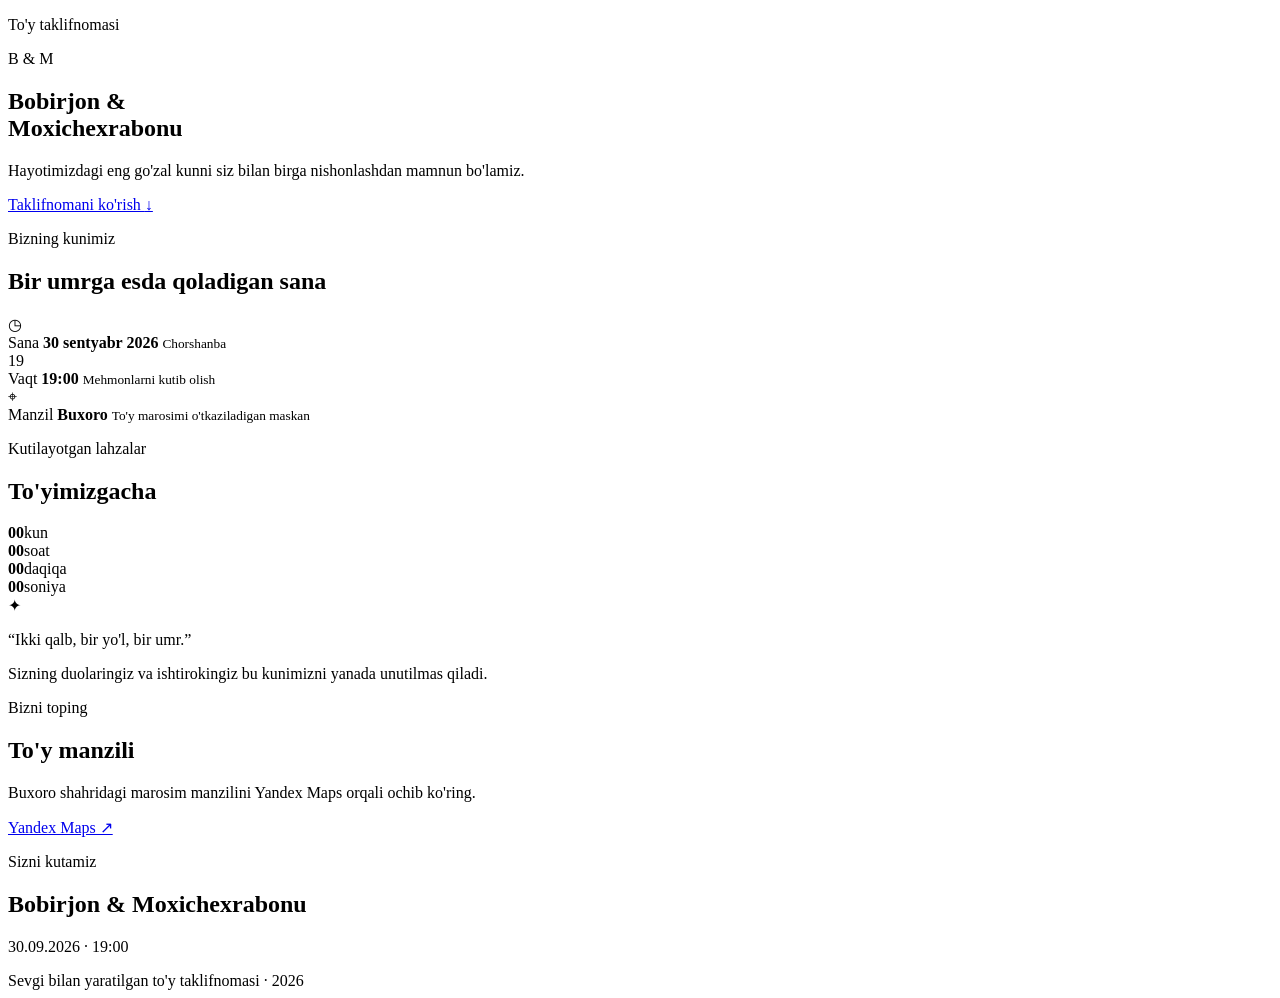
==== index.html @ ea24b015 "Create wedding invitation landing page" ====
<!doctype html>
<html lang="uz">
<head>
  <meta charset="UTF-8" />
  <meta name="viewport" content="width=device-width, initial-scale=1.0" />
  <meta name="theme-color" content="#f7f1ea" />
  <meta name="description" content="Bobirjon va Moxichexrabonuning nikoh to'yi — 30 sentyabr 2026, soat 19:00." />
  <title>Bobirjon & Moxichexrabonu — To'y taklifnomasi</title>
  <link rel="preconnect" href="https://fonts.googleapis.com" />
  <link rel="preconnect" href="https://fonts.gstatic.com" crossorigin />
  <link href="https://fonts.googleapis.com/css2?family=Cormorant+Garamond:wght@500;600;700&family=Manrope:wght@400;500;600;700&display=swap" rel="stylesheet" />
  <link rel="stylesheet" href="style.css" />
</head>
<body>
  <div class="petals petals-a"></div>
  <div class="petals petals-b"></div>

  <main>
    <section class="hero section">
      <div class="hero-card">
        <p class="eyebrow">To'y taklifnomasi</p>
        <div class="monogram">B <span>&</span> M</div>
        <h1>Bobirjon <span>&</span><br />Moxichexrabonu</h1>
        <p class="lead">Hayotimizdagi eng go'zal kunni siz bilan birga nishonlashdan mamnun bo'lamiz.</p>
        <a class="primary-btn" href="#event">Taklifnomani ko'rish <span>↓</span></a>
      </div>
    </section>

    <section id="event" class="section details-section">
      <div class="section-heading">
        <p class="eyebrow">Bizning kunimiz</p>
        <h2>Bir umrga esda qoladigan sana</h2>
      </div>

      <div class="details-grid">
        <article class="detail-card">
          <div class="icon">◷</div>
          <span>Sana</span>
          <strong>30 sentyabr 2026</strong>
          <small>Chorshanba</small>
        </article>
        <article class="detail-card">
          <div class="icon">19</div>
          <span>Vaqt</span>
          <strong>19:00</strong>
          <small>Mehmonlarni kutib olish</small>
        </article>
        <article class="detail-card">
          <div class="icon">⌖</div>
          <span>Manzil</span>
          <strong>Buxoro</strong>
          <small>To'y marosimi o'tkaziladigan maskan</small>
        </article>
      </div>
    </section>

    <section class="section countdown-section">
      <div class="section-heading">
        <p class="eyebrow">Kutilayotgan lahzalar</p>
        <h2>To'yimizgacha</h2>
      </div>
      <div class="countdown" aria-live="polite">
        <div><strong id="days">00</strong><span>kun</span></div>
        <div><strong id="hours">00</strong><span>soat</span></div>
        <div><strong id="minutes">00</strong><span>daqiqa</span></div>
        <div><strong id="seconds">00</strong><span>soniya</span></div>
      </div>
    </section>

    <section class="section message-section">
      <div class="ornament">✦</div>
      <p class="quote">“Ikki qalb, bir yo'l, bir umr.”</p>
      <p class="message">Sizning duolaringiz va ishtirokingiz bu kunimizni yanada unutilmas qiladi.</p>
    </section>

    <section class="section location-section">
      <div class="location-card">
        <div>
          <p class="eyebrow">Bizni toping</p>
          <h2>To'y manzili</h2>
          <p>Buxoro shahridagi marosim manzilini Yandex Maps orqali ochib ko'ring.</p>
        </div>
        <a class="map-btn" target="_blank" rel="noopener noreferrer" href="https://yandex.uz/maps/10330/bukhara/?ll=64.458880%2C39.767739&mode=poi&poi%5Bpoint%5D=64.457796%2C39.767761&poi%5Buri%5D=ymapsbm1%3A%2F%2Forg%3Foid%3D198231596322&z=18.96">Yandex Maps ↗</a>
      </div>
    </section>

    <section class="section closing-section">
      <div class="closing-card">
        <p class="eyebrow">Sizni kutamiz</p>
        <h2>Bobirjon <span>&</span> Moxichexrabonu</h2>
        <p>30.09.2026 · 19:00</p>
      </div>
    </section>
  </main>

  <footer>Sevgi bilan yaratilgan to'y taklifnomasi · 2026</footer>

  <script>
    const weddingDate = new Date('2026-09-30T19:00:00+05:00').getTime();
    const pad = (n) => String(n).padStart(2, '0');

    function updateCountdown() {
      const diff = weddingDate - Date.now();
      const values = diff > 0
        ? {
            days: Math.floor(diff / 86400000),
            hours: Math.floor(diff / 3600000) % 24,
            minutes: Math.floor(diff / 60000) % 60,
            seconds: Math.floor(diff / 1000) % 60
          }
        : { days: 0, hours: 0, minutes: 0, seconds: 0 };

      document.getElementById('days').textContent = pad(values.days);
      document.getElementById('hours').textContent = pad(values.hours);
      document.getElementById('minutes').textContent = pad(values.minutes);
      document.getElementById('seconds').textContent = pad(values.seconds);
    }

    updateCountdown();
    setInterval(updateCountdown, 1000);
  </script>
</body>
</html>
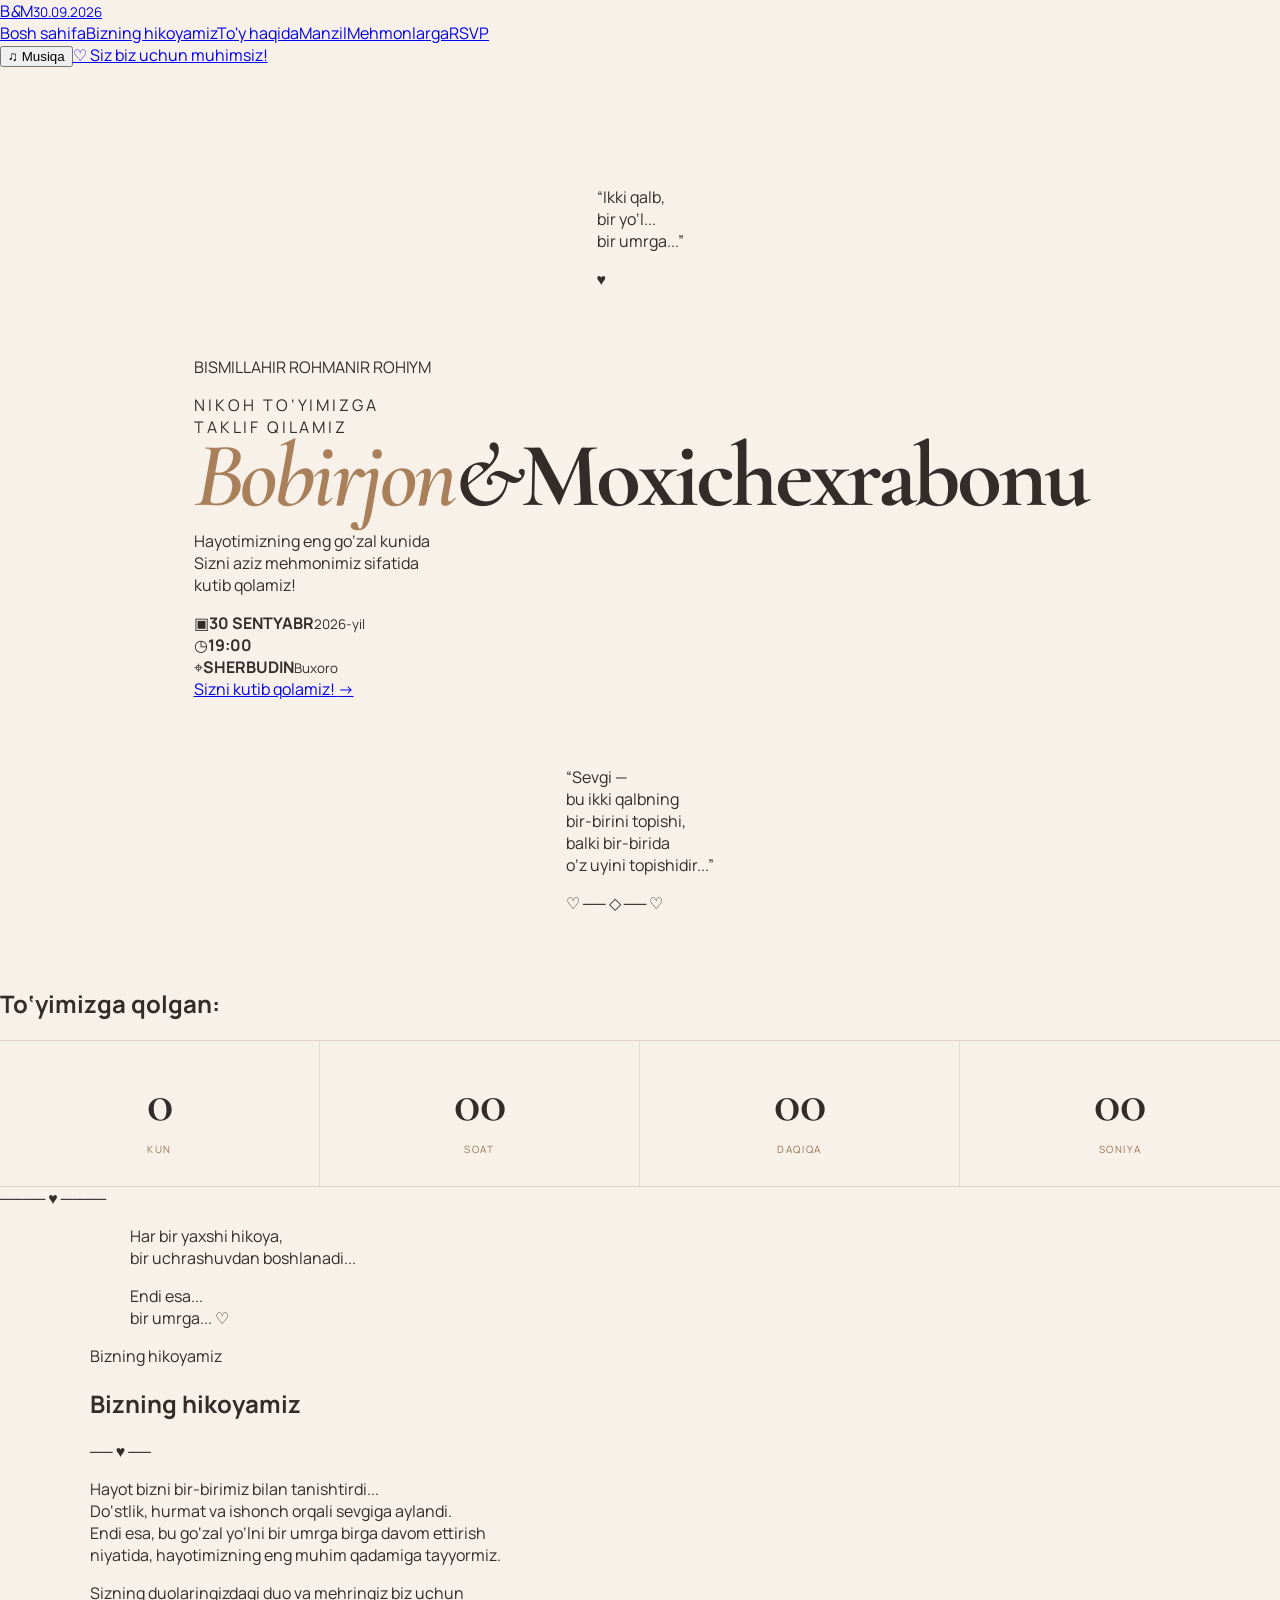
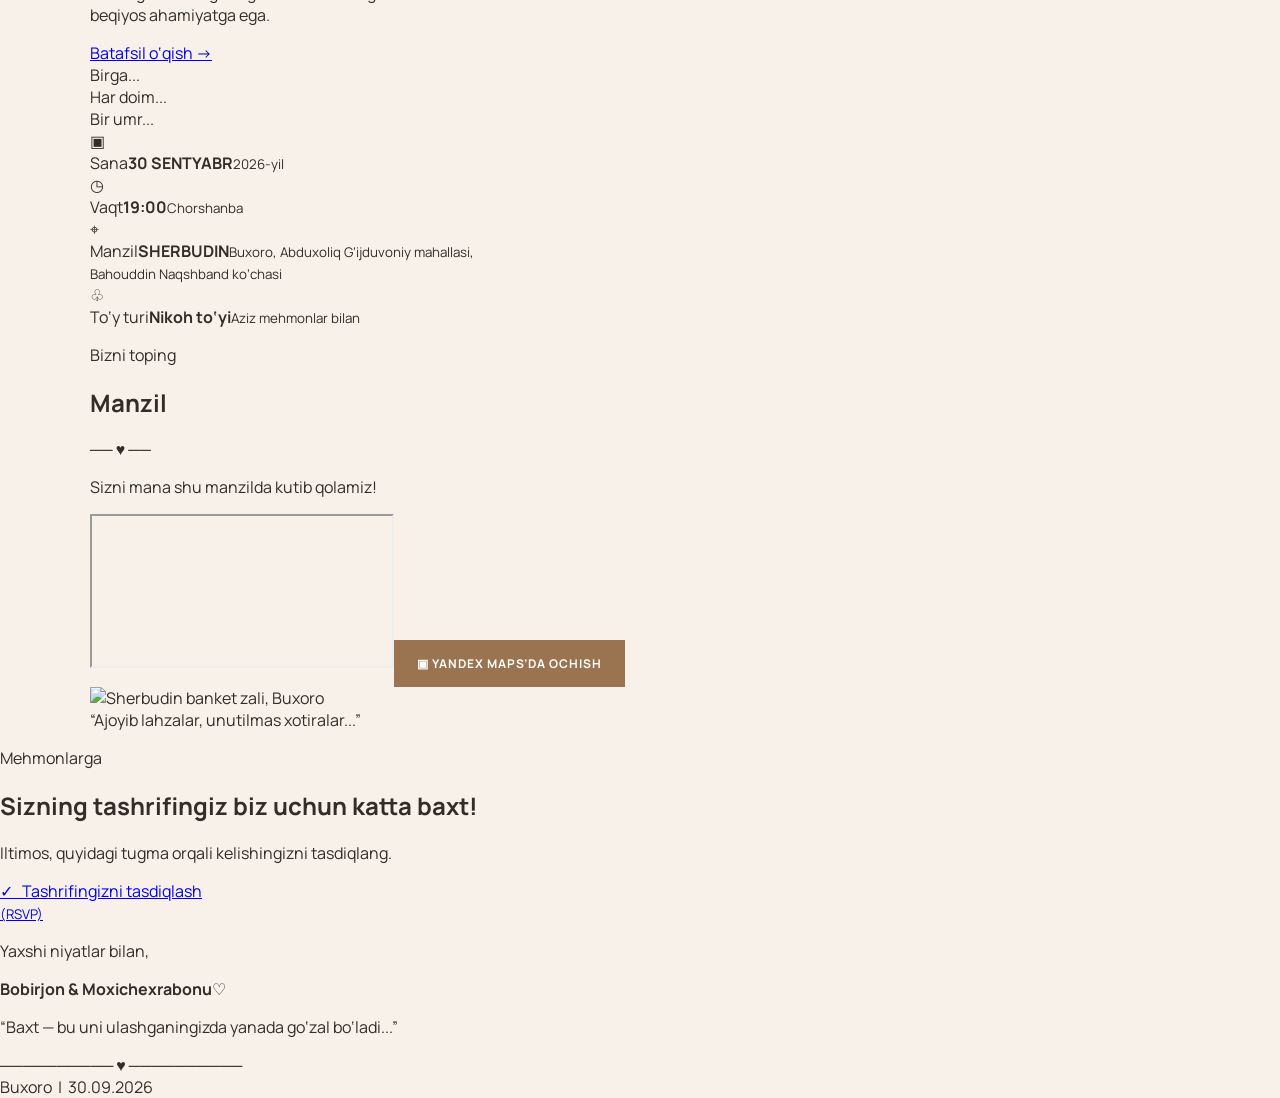
==== commit b5c430bb: "Redesign wedding landing page to match provided reference" ====
--- a/index.html
+++ b/index.html
@@ -1,123 +1,42 @@
 <!doctype html>
 <html lang="uz">
 <head>
-  <meta charset="UTF-8" />
-  <meta name="viewport" content="width=device-width, initial-scale=1.0" />
-  <meta name="theme-color" content="#f7f1ea" />
-  <meta name="description" content="Bobirjon va Moxichexrabonuning nikoh to'yi — 30 sentyabr 2026, soat 19:00." />
-  <title>Bobirjon & Moxichexrabonu — To'y taklifnomasi</title>
-  <link rel="preconnect" href="https://fonts.googleapis.com" />
-  <link rel="preconnect" href="https://fonts.gstatic.com" crossorigin />
-  <link href="https://fonts.googleapis.com/css2?family=Cormorant+Garamond:wght@500;600;700&family=Manrope:wght@400;500;600;700&display=swap" rel="stylesheet" />
-  <link rel="stylesheet" href="style.css" />
+<meta charset="UTF-8">
+<meta name="viewport" content="width=device-width, initial-scale=1.0">
+<meta name="theme-color" content="#f5eee5">
+<meta name="description" content="Bobirjon & Moxichexrabonu — nikoh to'yi, 30 sentyabr 2026, 19:00, Sherbudin, Buxoro.">
+<title>Bobirjon & Moxichexrabonu — Nikoh to'yi</title>
+<link rel="preconnect" href="https://fonts.googleapis.com">
+<link rel="preconnect" href="https://fonts.gstatic.com" crossorigin>
+<link href="https://fonts.googleapis.com/css2?family=Cormorant+Garamond:wght@400;500;600;700&family=Manrope:wght@400;500;600;700&family=Parisienne&display=swap" rel="stylesheet">
+<link rel="stylesheet" href="style.css">
 </head>
 <body>
-  <div class="petals petals-a"></div>
-  <div class="petals petals-b"></div>
-
-  <main>
-    <section class="hero section">
-      <div class="hero-card">
-        <p class="eyebrow">To'y taklifnomasi</p>
-        <div class="monogram">B <span>&</span> M</div>
-        <h1>Bobirjon <span>&</span><br />Moxichexrabonu</h1>
-        <p class="lead">Hayotimizdagi eng go'zal kunni siz bilan birga nishonlashdan mamnun bo'lamiz.</p>
-        <a class="primary-btn" href="#event">Taklifnomani ko'rish <span>↓</span></a>
-      </div>
-    </section>
-
-    <section id="event" class="section details-section">
-      <div class="section-heading">
-        <p class="eyebrow">Bizning kunimiz</p>
-        <h2>Bir umrga esda qoladigan sana</h2>
-      </div>
-
-      <div class="details-grid">
-        <article class="detail-card">
-          <div class="icon">◷</div>
-          <span>Sana</span>
-          <strong>30 sentyabr 2026</strong>
-          <small>Chorshanba</small>
-        </article>
-        <article class="detail-card">
-          <div class="icon">19</div>
-          <span>Vaqt</span>
-          <strong>19:00</strong>
-          <small>Mehmonlarni kutib olish</small>
-        </article>
-        <article class="detail-card">
-          <div class="icon">⌖</div>
-          <span>Manzil</span>
-          <strong>Buxoro</strong>
-          <small>To'y marosimi o'tkaziladigan maskan</small>
-        </article>
-      </div>
-    </section>
-
-    <section class="section countdown-section">
-      <div class="section-heading">
-        <p class="eyebrow">Kutilayotgan lahzalar</p>
-        <h2>To'yimizgacha</h2>
-      </div>
-      <div class="countdown" aria-live="polite">
-        <div><strong id="days">00</strong><span>kun</span></div>
-        <div><strong id="hours">00</strong><span>soat</span></div>
-        <div><strong id="minutes">00</strong><span>daqiqa</span></div>
-        <div><strong id="seconds">00</strong><span>soniya</span></div>
-      </div>
-    </section>
-
-    <section class="section message-section">
-      <div class="ornament">✦</div>
-      <p class="quote">“Ikki qalb, bir yo'l, bir umr.”</p>
-      <p class="message">Sizning duolaringiz va ishtirokingiz bu kunimizni yanada unutilmas qiladi.</p>
-    </section>
-
-    <section class="section location-section">
-      <div class="location-card">
-        <div>
-          <p class="eyebrow">Bizni toping</p>
-          <h2>To'y manzili</h2>
-          <p>Buxoro shahridagi marosim manzilini Yandex Maps orqali ochib ko'ring.</p>
-        </div>
-        <a class="map-btn" target="_blank" rel="noopener noreferrer" href="https://yandex.uz/maps/10330/bukhara/?ll=64.458880%2C39.767739&mode=poi&poi%5Bpoint%5D=64.457796%2C39.767761&poi%5Buri%5D=ymapsbm1%3A%2F%2Forg%3Foid%3D198231596322&z=18.96">Yandex Maps ↗</a>
-      </div>
-    </section>
-
-    <section class="section closing-section">
-      <div class="closing-card">
-        <p class="eyebrow">Sizni kutamiz</p>
-        <h2>Bobirjon <span>&</span> Moxichexrabonu</h2>
-        <p>30.09.2026 · 19:00</p>
-      </div>
-    </section>
-  </main>
-
-  <footer>Sevgi bilan yaratilgan to'y taklifnomasi · 2026</footer>
-
-  <script>
-    const weddingDate = new Date('2026-09-30T19:00:00+05:00').getTime();
-    const pad = (n) => String(n).padStart(2, '0');
-
-    function updateCountdown() {
-      const diff = weddingDate - Date.now();
-      const values = diff > 0
-        ? {
-            days: Math.floor(diff / 86400000),
-            hours: Math.floor(diff / 3600000) % 24,
-            minutes: Math.floor(diff / 60000) % 60,
-            seconds: Math.floor(diff / 1000) % 60
-          }
-        : { days: 0, hours: 0, minutes: 0, seconds: 0 };
-
-      document.getElementById('days').textContent = pad(values.days);
-      document.getElementById('hours').textContent = pad(values.hours);
-      document.getElementById('minutes').textContent = pad(values.minutes);
-      document.getElementById('seconds').textContent = pad(values.seconds);
-    }
-
-    updateCountdown();
-    setInterval(updateCountdown, 1000);
-  </script>
-</body>
-</html>
+<header class="topbar">
+  <a class="brand" href="#home"><span>B</span><i>&</i><span>M</span><small>30.09.2026</small></a>
+  <nav>
+    <a class="active" href="#home">Bosh sahifa</a><a href="#story">Bizning hikoyamiz</a><a href="#about">To'y haqida</a><a href="#location">Manzil</a><a href="#guests">Mehmonlarga</a><a href="#rsvp">RSVP</a>
+  </nav>
+  <div class="top-actions"><button class="music" id="musicBtn" aria-label="Musiqa"><span>♫</span> Musiqa <b></b></button><a class="important" href="#rsvp">♡ Siz biz uchun muhim­siz!</a></div>
+</header>
+<main>
+<section id="home" class="hero">
+  <div class="hero-bg"></div><div class="hero-left-quote"><p>“Ikki qalb,<br>bir yo‘l...<br>bir umrga...”</p><div class="tiny-heart">♥</div></div>
+  <div class="hero-content"><p class="bismillah">BISMILLAHIR ROHMANIR ROHIYM</p><div class="invite-label">N I K O H &nbsp; T O ‘ Y I M I Z G A<br>T A K L I F &nbsp; Q I L A M I Z</div>
+    <h1><span>Bobirjon</span><em>&amp;</em><strong>Moxichexrabonu</strong></h1><p class="hero-text">Hayotimizning eng go‘zal kunida<br>Sizni aziz mehmonimiz sifatida<br>kutib qolamiz!</p>
+    <div class="hero-meta"><div><span class="meta-icon">▣</span><b>30 SENTYABR</b><small>2026-yil</small></div><div><span class="meta-icon">◷</span><b>19:00</b><small>&nbsp;</small></div><div><span class="meta-icon">⌖</span><b>SHERBUDIN</b><small>Buxoro</small></div></div>
+    <a class="gold-btn" href="#story">Sizni kutib qolamiz! <span>→</span></a>
+  </div>
+  <div class="hero-right-quote"><p>“Sevgi —<br>bu ikki qalbning<br>bir-birini topishi,<br>balki bir-birida<br>o‘z uyini topishidir...”</p><div>♡ ── ◇ ── ♡</div></div>
+</section>
+<section class="countdown-wrap"><div class="countdown-card"><h2>To‘yimizga qolgan:</h2><div class="countdown"><div><strong id="days">00</strong><span>Kun</span></div><div><strong id="hours">00</strong><span>Soat</span></div><div><strong id="minutes">00</strong><span>Daqiqa</span></div><div><strong id="seconds">00</strong><span>Soniya</span></div></div><div class="divider-heart">──── ♥ ────</div></div></section>
+<section id="story" class="story section"><div class="story-polaroids"><figure class="polaroid photo-one"><div class="fake-photo wedding-hands"></div><figcaption>Har bir yaxshi hikoya,<br>bir uchrashuvdan boshlanadi...</figcaption></figure><figure class="polaroid photo-two"><div class="fake-photo rings"></div><figcaption>Endi esa...<br>bir umrga... ♡</figcaption></figure></div><div class="story-copy"><p class="section-kicker">Bizning hikoyamiz</p><h2>Bizning hikoyamiz</h2><div class="line-heart">── ♥ ──</div><p>Hayot bizni bir-birimiz bilan tanishtirdi...<br>Do‘stlik, hurmat va ishonch orqali sevgiga aylandi.<br>Endi esa, bu go‘zal yo‘lni bir umrga birga davom ettirish<br>niyatida, hayotimizning eng muhim qadamiga tayyormiz.</p><p>Sizning duolaringizdagi duo va mehringiz biz uchun<br>beqiyos ahamiyatga ega.</p><a class="gold-btn small" href="#about">Batafsil o‘qish <span>→</span></a></div><div class="story-script">Birga...<br>Har doim...<br>Bir umr...</div></section>
+<section id="about" class="about section"><div class="info-card"><div class="big-icon">▣</div><span>Sana</span><b>30 SENTYABR</b><small>2026-yil</small></div><div class="info-card"><div class="big-icon">◷</div><span>Vaqt</span><b>19:00</b><small>Chorshanba</small></div><div class="info-card"><div class="big-icon">⌖</div><span>Manzil</span><b>SHERBUDIN</b><small>Buxoro, Abduxoliq G‘ijduvoniy mahallasi,<br>Bahouddin Naqshband ko‘chasi</small></div><div class="info-card"><div class="big-icon">♧</div><span>To‘y turi</span><b>Nikoh to‘yi</b><small>Aziz mehmonlar bilan</small></div></section>
+<section id="location" class="location section"><div class="section-title"><p class="section-kicker">Bizni toping</p><h2>Manzil</h2><div class="line-heart">── ♥ ──</div><p>Sizni mana shu manzilda kutib qolamiz!</p></div><div class="location-grid"><div class="map-box"><iframe title="Sherbudin — Yandex Maps" src="https://yandex.uz/map-widget/v1/?ll=64.458880%2C39.767739&mode=search&oid=198231596322&ol=biz&z=18.96" loading="lazy"></iframe><a class="gold-btn map-btn" target="_blank" rel="noopener noreferrer" href="https://yandex.uz/maps/10330/bukhara/?ll=64.458880%2C39.767739&mode=poi&poi%5Bpoint%5D=64.457796%2C39.767761&poi%5Buri%5D=ymapsbm1%3A%2F%2Forg%3Foid%3D198231596322&z=18.96">▣ Yandex Maps’da ochish</a></div><div class="venue"><img src="https://avatars.mds.yandex.net/get-altay/1594075/2a0000016f5efe17e2cf4a0ab17961f227ce/XXL_height" alt="Sherbudin banket zali, Buxoro"><div class="venue-caption">“Ajoyib lahzalar, unutilmas xotiralar...”</div></div></div></section>
+<section id="guests" class="guest-banner"><div class="guest-content"><p class="section-kicker light">Mehmonlarga</p><h2>Sizning tashrifingiz biz uchun katta baxt!</h2><p>Iltimos, quyidagi tugma orqali kelishingizni tasdiqlang.</p><a class="outline-btn" href="#rsvp">✓ &nbsp; Tashrifingizni tasdiqlash<br><small>(RSVP)</small></a></div><div class="signature"><p>Yaxshi niyatlar bilan,</p><strong>Bobirjon &amp; Moxichexrabonu</strong><span>♡</span></div></section>
+<section id="rsvp" class="footer-quote"><p>“Baxt — bu uni ulashganingizda yanada go‘zal bo‘ladi...”</p><div>────────── ♥ ──────────</div><span>Buxoro &nbsp;|&nbsp; 30.09.2026</span></section>
+</main>
+<script>
+const weddingDate=new Date('2026-09-30T19:00:00+05:00').getTime(),pad=n=>String(n).padStart(2,'0');function tick(){const d=Math.max(0,weddingDate-Date.now());document.querySelector('#days').textContent=Math.floor(d/86400000);document.querySelector('#hours').textContent=pad(Math.floor(d/3600000)%24);document.querySelector('#minutes').textContent=pad(Math.floor(d/60000)%60);document.querySelector('#seconds').textContent=pad(Math.floor(d/1000)%60)}tick();setInterval(tick,1000);document.querySelector('#musicBtn').addEventListener('click',()=>document.querySelector('#musicBtn').classList.toggle('on'));
+</script>
+</body></html>
--- a/style.css
+++ b/style.css
@@ -0,0 +1 @@
+*{box-sizing:border-box}html{scroll-behavior:smooth}body{margin:0;background:#f7f1ea;color:#352b29;font-family:Manrope,Arial,sans-serif;overflow-x:hidden}.section{width:min(1100px,calc(100% - 32px));margin:auto}.hero{min-height:100vh;display:grid;place-items:center;padding:28px 0}.hero-card{position:relative;width:min(820px,100%);padding:82px 32px 76px;text-align:center;border:1px solid rgba(164,126,92,.28);background:rgba(255,252,248,.75);box-shadow:0 30px 90px rgba(91,67,48,.12);overflow:hidden}.hero-card:before,.hero-card:after{content:'';position:absolute;width:180px;height:180px;border:1px solid rgba(164,126,92,.22);border-radius:50%}.hero-card:before{top:-105px;left:-105px}.hero-card:after{right:-105px;bottom:-105px}.eyebrow{text-transform:uppercase;letter-spacing:.24em;font-size:11px;font-weight:700;color:#9a7450;margin:0 0 18px}.monogram{font-family:'Cormorant Garamond',serif;font-size:44px;color:#9a7450;margin-bottom:16px}.monogram span{font-size:25px;margin:0 8px;color:#b79573}.hero h1,.section-heading h2,.location-card h2,.closing-card h2{font-family:'Cormorant Garamond',Georgia,serif;font-weight:600}.hero h1{font-size:clamp(52px,9vw,92px);line-height:.82;margin:0;letter-spacing:-.035em}.hero h1 span,.closing-card h2 span{color:#aa805a;font-style:italic}.lead{max-width:580px;margin:30px auto 38px;color:#6f625c;line-height:1.8;font-size:15px}.primary-btn,.map-btn{display:inline-flex;align-items:center;gap:14px;text-decoration:none;color:#fff;background:#4b3b35;padding:15px 23px;font-size:12px;font-weight:700;letter-spacing:.08em;text-transform:uppercase;transition:.25s}.primary-btn:hover,.map-btn:hover{transform:translateY(-2px);background:#2f2521}.primary-btn span{font-size:17px}.details-section{padding:100px 0 70px}.section-heading{text-align:center;margin-bottom:40px}.section-heading h2{font-size:clamp(38px,6vw,58px);line-height:.95;margin:0;color:#3e322e}.details-grid{display:grid;grid-template-columns:repeat(3,1fr);gap:18px}.detail-card{background:#fffaf5;border:1px solid rgba(164,126,92,.18);padding:34px 24px;text-align:center;min-height:220px;display:flex;flex-direction:column;align-items:center;justify-content:center}.icon{width:54px;height:54px;border:1px solid #c7a783;border-radius:50%;display:grid;place-items:center;color:#9a7450;font-family:'Cormorant Garamond',serif;font-size:22px;margin-bottom:18px}.detail-card span{font-size:11px;text-transform:uppercase;letter-spacing:.18em;color:#9a7450}.detail-card strong{font-family:'Cormorant Garamond',serif;font-size:28px;font-weight:600;margin:8px 0}.detail-card small{color:#8c817b;font-size:12px}.countdown-section{padding:80px 0}.countdown{display:grid;grid-template-columns:repeat(4,1fr);border-top:1px solid rgba(164,126,92,.25);border-bottom:1px solid rgba(164,126,92,.25)}.countdown div{text-align:center;padding:28px 10px;border-right:1px solid rgba(164,126,92,.2)}.countdown div:last-child{border-right:0}.countdown strong{display:block;font-family:'Cormorant Garamond',serif;font-size:55px;font-weight:600}.countdown span{text-transform:uppercase;letter-spacing:.16em;font-size:10px;color:#9a7450}.message-section{padding:100px 20px;text-align:center;max-width:760px}.ornament{color:#aa805a;font-size:22px;margin-bottom:24px}.quote{font-family:'Cormorant Garamond',serif;font-size:43px;font-style:italic;margin:0 0 16px}.message{color:#756963;line-height:1.8;font-size:14px}.location-section{padding:60px 0 100px}.location-card{display:flex;align-items:center;justify-content:space-between;gap:30px;padding:45px;background:#e9ded2;border:1px solid rgba(128,91,60,.13)}.location-card h2{font-size:48px;margin:0 0 10px}.location-card p:not(.eyebrow){color:#70635d;max-width:560px;line-height:1.7;margin:0}.map-btn{flex-shrink:0;background:#9a7450}.closing-section{padding:20px 0 100px}.closing-card{text-align:center;padding:65px 20px;border-top:1px solid rgba(164,126,92,.28);border-bottom:1px solid rgba(164,126,92,.28)}.closing-card h2{font-size:clamp(42px,7vw,70px);margin:0 0 14px}.closing-card>p:last-child{font-size:12px;letter-spacing:.18em;color:#9a7450;text-transform:uppercase}footer{text-align:center;padding:30px 16px;color:#988c84;font-size:10px;letter-spacing:.08em}.petals{position:fixed;z-index:-1;opacity:.45;width:260px;height:260px;border:1px solid rgba(170,128,90,.18);border-radius:50%;pointer-events:none}.petals-a{left:-180px;top:35%;box-shadow:80px 40px 0 -40px rgba(170,128,90,.12)}.petals-b{right:-180px;top:15%;box-shadow:-80px 80px 0 -40px rgba(170,128,90,.12)}@media(max-width:700px){.hero{padding:16px 0}.hero-card{padding:65px 22px}.hero h1{font-size:55px}.details-section,.countdown-section,.message-section{padding-top:70px;padding-bottom:60px}.details-grid{grid-template-columns:1fr}.detail-card{min-height:190px}.countdown strong{font-size:38px}.countdown span{font-size:8px}.location-card{padding:32px 24px;display:block}.location-card h2{font-size:42px}.map-btn{margin-top:25px}.quote{font-size:35px}}
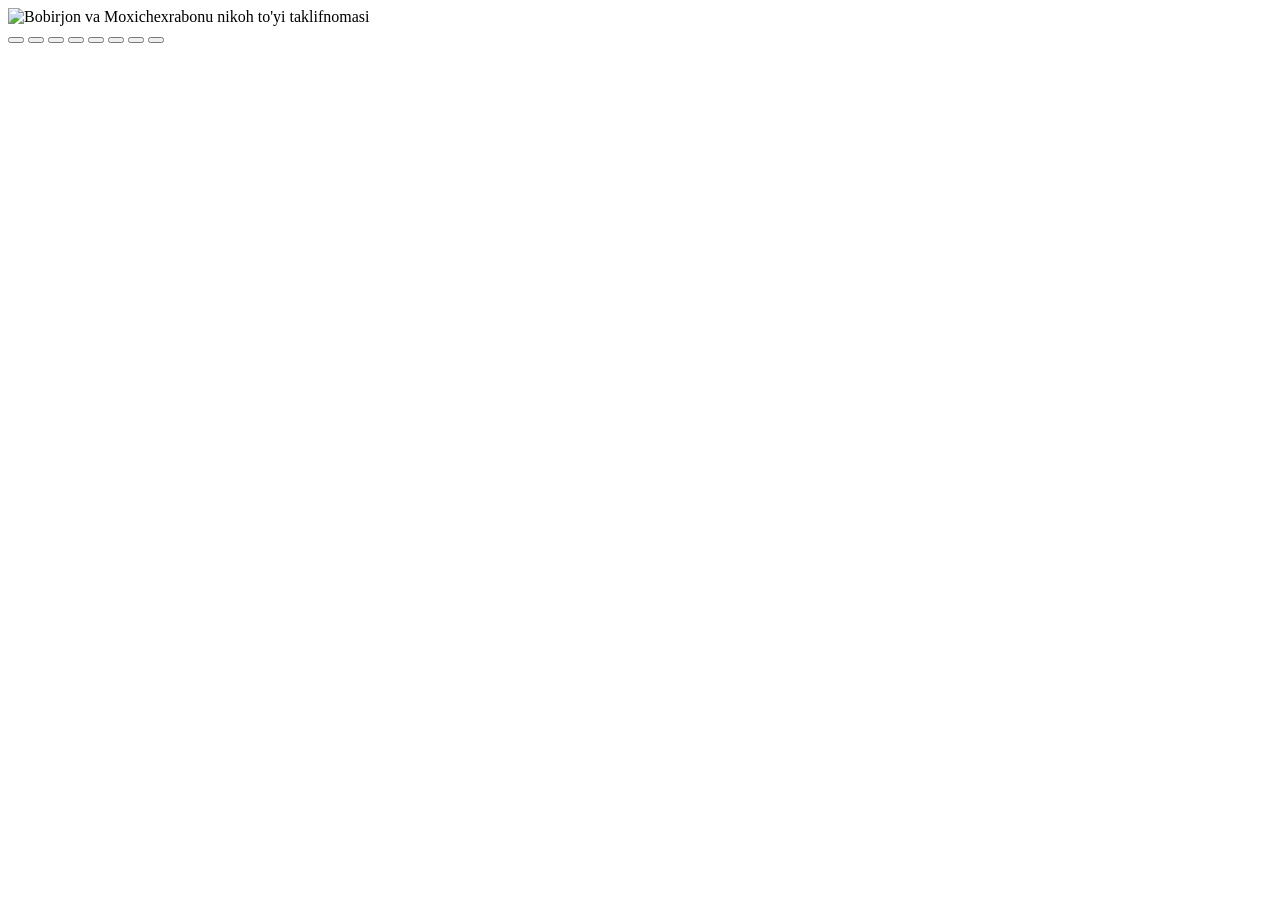
==== commit a56c09d0: "refactor: use exact supplied wedding artwork as the landing page" ====
--- a/index.html
+++ b/index.html
@@ -1,42 +1,58 @@
 <!doctype html>
 <html lang="uz">
 <head>
-<meta charset="UTF-8">
-<meta name="viewport" content="width=device-width, initial-scale=1.0">
-<meta name="theme-color" content="#f5eee5">
-<meta name="description" content="Bobirjon & Moxichexrabonu — nikoh to'yi, 30 sentyabr 2026, 19:00, Sherbudin, Buxoro.">
-<title>Bobirjon & Moxichexrabonu — Nikoh to'yi</title>
-<link rel="preconnect" href="https://fonts.googleapis.com">
-<link rel="preconnect" href="https://fonts.gstatic.com" crossorigin>
-<link href="https://fonts.googleapis.com/css2?family=Cormorant+Garamond:wght@400;500;600;700&family=Manrope:wght@400;500;600;700&family=Parisienne&display=swap" rel="stylesheet">
-<link rel="stylesheet" href="style.css">
+  <meta charset="utf-8" />
+  <meta name="viewport" content="width=device-width, initial-scale=1" />
+  <meta name="theme-color" content="#1b2b1e" />
+  <meta name="description" content="Bobirjon & Moxichexrabonu — nikoh to'yi taklifnomasi." />
+  <title>Bobirjon & Moxichexrabonu — Nikoh To‘yi</title>
+  <link rel="stylesheet" href="styles.css" />
 </head>
 <body>
-<header class="topbar">
-  <a class="brand" href="#home"><span>B</span><i>&</i><span>M</span><small>30.09.2026</small></a>
-  <nav>
-    <a class="active" href="#home">Bosh sahifa</a><a href="#story">Bizning hikoyamiz</a><a href="#about">To'y haqida</a><a href="#location">Manzil</a><a href="#guests">Mehmonlarga</a><a href="#rsvp">RSVP</a>
-  </nav>
-  <div class="top-actions"><button class="music" id="musicBtn" aria-label="Musiqa"><span>♫</span> Musiqa <b></b></button><a class="important" href="#rsvp">♡ Siz biz uchun muhim­siz!</a></div>
-</header>
-<main>
-<section id="home" class="hero">
-  <div class="hero-bg"></div><div class="hero-left-quote"><p>“Ikki qalb,<br>bir yo‘l...<br>bir umrga...”</p><div class="tiny-heart">♥</div></div>
-  <div class="hero-content"><p class="bismillah">BISMILLAHIR ROHMANIR ROHIYM</p><div class="invite-label">N I K O H &nbsp; T O ‘ Y I M I Z G A<br>T A K L I F &nbsp; Q I L A M I Z</div>
-    <h1><span>Bobirjon</span><em>&amp;</em><strong>Moxichexrabonu</strong></h1><p class="hero-text">Hayotimizning eng go‘zal kunida<br>Sizni aziz mehmonimiz sifatida<br>kutib qolamiz!</p>
-    <div class="hero-meta"><div><span class="meta-icon">▣</span><b>30 SENTYABR</b><small>2026-yil</small></div><div><span class="meta-icon">◷</span><b>19:00</b><small>&nbsp;</small></div><div><span class="meta-icon">⌖</span><b>SHERBUDIN</b><small>Buxoro</small></div></div>
-    <a class="gold-btn" href="#story">Sizni kutib qolamiz! <span>→</span></a>
-  </div>
-  <div class="hero-right-quote"><p>“Sevgi —<br>bu ikki qalbning<br>bir-birini topishi,<br>balki bir-birida<br>o‘z uyini topishidir...”</p><div>♡ ── ◇ ── ♡</div></div>
-</section>
-<section class="countdown-wrap"><div class="countdown-card"><h2>To‘yimizga qolgan:</h2><div class="countdown"><div><strong id="days">00</strong><span>Kun</span></div><div><strong id="hours">00</strong><span>Soat</span></div><div><strong id="minutes">00</strong><span>Daqiqa</span></div><div><strong id="seconds">00</strong><span>Soniya</span></div></div><div class="divider-heart">──── ♥ ────</div></div></section>
-<section id="story" class="story section"><div class="story-polaroids"><figure class="polaroid photo-one"><div class="fake-photo wedding-hands"></div><figcaption>Har bir yaxshi hikoya,<br>bir uchrashuvdan boshlanadi...</figcaption></figure><figure class="polaroid photo-two"><div class="fake-photo rings"></div><figcaption>Endi esa...<br>bir umrga... ♡</figcaption></figure></div><div class="story-copy"><p class="section-kicker">Bizning hikoyamiz</p><h2>Bizning hikoyamiz</h2><div class="line-heart">── ♥ ──</div><p>Hayot bizni bir-birimiz bilan tanishtirdi...<br>Do‘stlik, hurmat va ishonch orqali sevgiga aylandi.<br>Endi esa, bu go‘zal yo‘lni bir umrga birga davom ettirish<br>niyatida, hayotimizning eng muhim qadamiga tayyormiz.</p><p>Sizning duolaringizdagi duo va mehringiz biz uchun<br>beqiyos ahamiyatga ega.</p><a class="gold-btn small" href="#about">Batafsil o‘qish <span>→</span></a></div><div class="story-script">Birga...<br>Har doim...<br>Bir umr...</div></section>
-<section id="about" class="about section"><div class="info-card"><div class="big-icon">▣</div><span>Sana</span><b>30 SENTYABR</b><small>2026-yil</small></div><div class="info-card"><div class="big-icon">◷</div><span>Vaqt</span><b>19:00</b><small>Chorshanba</small></div><div class="info-card"><div class="big-icon">⌖</div><span>Manzil</span><b>SHERBUDIN</b><small>Buxoro, Abduxoliq G‘ijduvoniy mahallasi,<br>Bahouddin Naqshband ko‘chasi</small></div><div class="info-card"><div class="big-icon">♧</div><span>To‘y turi</span><b>Nikoh to‘yi</b><small>Aziz mehmonlar bilan</small></div></section>
-<section id="location" class="location section"><div class="section-title"><p class="section-kicker">Bizni toping</p><h2>Manzil</h2><div class="line-heart">── ♥ ──</div><p>Sizni mana shu manzilda kutib qolamiz!</p></div><div class="location-grid"><div class="map-box"><iframe title="Sherbudin — Yandex Maps" src="https://yandex.uz/map-widget/v1/?ll=64.458880%2C39.767739&mode=search&oid=198231596322&ol=biz&z=18.96" loading="lazy"></iframe><a class="gold-btn map-btn" target="_blank" rel="noopener noreferrer" href="https://yandex.uz/maps/10330/bukhara/?ll=64.458880%2C39.767739&mode=poi&poi%5Bpoint%5D=64.457796%2C39.767761&poi%5Buri%5D=ymapsbm1%3A%2F%2Forg%3Foid%3D198231596322&z=18.96">▣ Yandex Maps’da ochish</a></div><div class="venue"><img src="https://avatars.mds.yandex.net/get-altay/1594075/2a0000016f5efe17e2cf4a0ab17961f227ce/XXL_height" alt="Sherbudin banket zali, Buxoro"><div class="venue-caption">“Ajoyib lahzalar, unutilmas xotiralar...”</div></div></div></section>
-<section id="guests" class="guest-banner"><div class="guest-content"><p class="section-kicker light">Mehmonlarga</p><h2>Sizning tashrifingiz biz uchun katta baxt!</h2><p>Iltimos, quyidagi tugma orqali kelishingizni tasdiqlang.</p><a class="outline-btn" href="#rsvp">✓ &nbsp; Tashrifingizni tasdiqlash<br><small>(RSVP)</small></a></div><div class="signature"><p>Yaxshi niyatlar bilan,</p><strong>Bobirjon &amp; Moxichexrabonu</strong><span>♡</span></div></section>
-<section id="rsvp" class="footer-quote"><p>“Baxt — bu uni ulashganingizda yanada go‘zal bo‘ladi...”</p><div>────────── ♥ ──────────</div><span>Buxoro &nbsp;|&nbsp; 30.09.2026</span></section>
-</main>
-<script>
-const weddingDate=new Date('2026-09-30T19:00:00+05:00').getTime(),pad=n=>String(n).padStart(2,'0');function tick(){const d=Math.max(0,weddingDate-Date.now());document.querySelector('#days').textContent=Math.floor(d/86400000);document.querySelector('#hours').textContent=pad(Math.floor(d/3600000)%24);document.querySelector('#minutes').textContent=pad(Math.floor(d/60000)%60);document.querySelector('#seconds').textContent=pad(Math.floor(d/1000)%60)}tick();setInterval(tick,1000);document.querySelector('#musicBtn').addEventListener('click',()=>document.querySelector('#musicBtn').classList.toggle('on'));
-</script>
-</body></html>+  <main class="page" aria-label="Nikoh to‘yi taklifnomasi">
+    <div class="artboard-wrap">
+      <img id="invitation" class="invitation" alt="Bobirjon va Moxichexrabonu nikoh to'yi taklifnomasi" />
+      <nav class="hotspots" aria-label="Sahifa bo‘limlari">
+        <button class="hotspot hotspot-home" data-target="0" aria-label="Bosh sahifa"></button>
+        <button class="hotspot hotspot-story" data-target="610" aria-label="Bizning hikoyamiz"></button>
+        <button class="hotspot hotspot-about" data-target="930" aria-label="To‘y haqida"></button>
+        <button class="hotspot hotspot-location" data-target="1120" aria-label="Manzil"></button>
+        <button class="hotspot hotspot-rsvp" data-open-rsvp aria-label="RSVP"></button>
+        <button class="hotspot hotspot-music" data-music-toggle aria-label="Musiqa"></button>
+        <button class="hotspot hotspot-cta" data-open-rsvp aria-label="Tashrifni tasdiqlash"></button>
+        <button class="hotspot hotspot-map" data-map aria-label="Yandex Maps"></button>
+      </nav>
+    </div>
+  </main>
+
+  <div class="toast" id="toast" role="status" aria-live="polite"></div>
+
+  <dialog class="rsvp" id="rsvpDialog" aria-labelledby="rsvpTitle">
+    <div class="rsvp-inner">
+      <button class="close" data-close-rsvp aria-label="Yopish">×</button>
+      <p class="eyebrow">MEHMONLARGA</p>
+      <h2 id="rsvpTitle">Tashrifingizni tasdiqlang</h2>
+      <p>Sizni 30 sentyabr 2026 kuni Sherbudin to‘yimizda kutib qolamiz.</p>
+      <form id="rsvpForm">
+        <label>Ismingiz
+          <input name="name" required autocomplete="name" placeholder="Ism Familiya" />
+        </label>
+        <label>Javobingiz
+          <select name="attendance" required>
+            <option value="">Tanlang</option>
+            <option>Albatta kelaman</option>
+            <option>Afsuski, kela olmayman</option>
+          </select>
+        </label>
+        <label>Mehmonlar soni
+          <input name="guests" type="number" min="1" max="10" value="1" />
+        </label>
+        <button class="submit" type="submit">Tasdiqlash ♡</button>
+      </form>
+    </div>
+  </dialog>
+
+  <audio id="weddingAudio" preload="none" loop></audio>
+  <script src="app.js"></script>
+</body>
+</html>
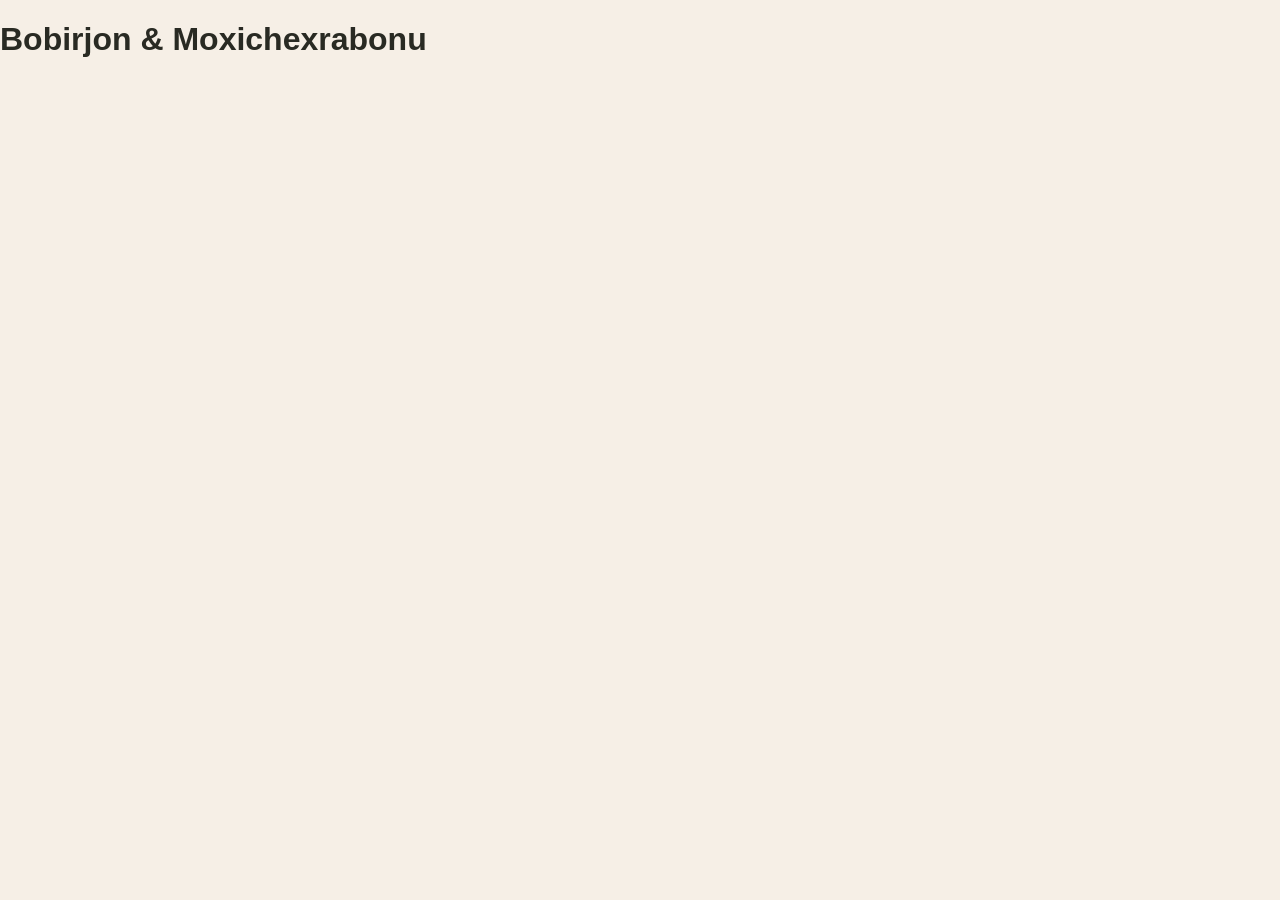
==== commit ebd7827b: "Start replacing image mockup with real page" ====
--- a/index.html
+++ b/index.html
@@ -1,58 +1 @@
-<!doctype html>
-<html lang="uz">
-<head>
-  <meta charset="utf-8" />
-  <meta name="viewport" content="width=device-width, initial-scale=1" />
-  <meta name="theme-color" content="#1b2b1e" />
-  <meta name="description" content="Bobirjon & Moxichexrabonu — nikoh to'yi taklifnomasi." />
-  <title>Bobirjon & Moxichexrabonu — Nikoh To‘yi</title>
-  <link rel="stylesheet" href="styles.css" />
-</head>
-<body>
-  <main class="page" aria-label="Nikoh to‘yi taklifnomasi">
-    <div class="artboard-wrap">
-      <img id="invitation" class="invitation" alt="Bobirjon va Moxichexrabonu nikoh to'yi taklifnomasi" />
-      <nav class="hotspots" aria-label="Sahifa bo‘limlari">
-        <button class="hotspot hotspot-home" data-target="0" aria-label="Bosh sahifa"></button>
-        <button class="hotspot hotspot-story" data-target="610" aria-label="Bizning hikoyamiz"></button>
-        <button class="hotspot hotspot-about" data-target="930" aria-label="To‘y haqida"></button>
-        <button class="hotspot hotspot-location" data-target="1120" aria-label="Manzil"></button>
-        <button class="hotspot hotspot-rsvp" data-open-rsvp aria-label="RSVP"></button>
-        <button class="hotspot hotspot-music" data-music-toggle aria-label="Musiqa"></button>
-        <button class="hotspot hotspot-cta" data-open-rsvp aria-label="Tashrifni tasdiqlash"></button>
-        <button class="hotspot hotspot-map" data-map aria-label="Yandex Maps"></button>
-      </nav>
-    </div>
-  </main>
-
-  <div class="toast" id="toast" role="status" aria-live="polite"></div>
-
-  <dialog class="rsvp" id="rsvpDialog" aria-labelledby="rsvpTitle">
-    <div class="rsvp-inner">
-      <button class="close" data-close-rsvp aria-label="Yopish">×</button>
-      <p class="eyebrow">MEHMONLARGA</p>
-      <h2 id="rsvpTitle">Tashrifingizni tasdiqlang</h2>
-      <p>Sizni 30 sentyabr 2026 kuni Sherbudin to‘yimizda kutib qolamiz.</p>
-      <form id="rsvpForm">
-        <label>Ismingiz
-          <input name="name" required autocomplete="name" placeholder="Ism Familiya" />
-        </label>
-        <label>Javobingiz
-          <select name="attendance" required>
-            <option value="">Tanlang</option>
-            <option>Albatta kelaman</option>
-            <option>Afsuski, kela olmayman</option>
-          </select>
-        </label>
-        <label>Mehmonlar soni
-          <input name="guests" type="number" min="1" max="10" value="1" />
-        </label>
-        <button class="submit" type="submit">Tasdiqlash ♡</button>
-      </form>
-    </div>
-  </dialog>
-
-  <audio id="weddingAudio" preload="none" loop></audio>
-  <script src="app.js"></script>
-</body>
-</html>
+<!doctype html><html lang="uz"><head><meta charset="utf-8"><meta name="viewport" content="width=device-width,initial-scale=1"><link rel="stylesheet" href="style.css"><title>Bobirjon & Moxichexrabonu</title></head><body><header><h1>Bobirjon &amp; Moxichexrabonu</h1></header></body></html>
--- a/style.css
+++ b/style.css
@@ -0,0 +1 @@
+*{box-sizing:border-box}html{scroll-behavior:smooth}body{margin:0;background:#f6efe6;color:#292a23;font-family:Manrope,Arial,sans-serif}a{text-decoration:none;color:inherit}button{font:inherit}.section{width:min(1180px,calc(100% - 56px));margin:auto}.topbar{position:fixed;z-index:50;top:0;left:0;right:0;height:78px;display:flex;align-items:center;justify-content:space-between;padding:0 4%;background:rgba(250,246,239,.82);backdrop-filter:blur(12px);border-bottom:1px solid rgba(100,73,40,.08)}.brand{width:120px;text-align:center;color:#8f6738;font-family:'Cormorant Garamond',serif;font-size:29px;line-height:.65;display:grid;grid-template-columns:1fr auto 1fr;align-items:center}.brand span{font-weight:500}.brand i{font-size:20px;font-style:normal}.brand small{grid-column:1/4;margin-top:11px;font:700 7px Manrope;letter-spacing:.22em}.topbar nav{display:flex;gap:27px;align-items:center}.topbar nav a{font-size:11px;color:#292820;position:relative;white-space:nowrap}.topbar nav a:after{content:'';position:absolute;height:1px;background:#8e6636;left:0;right:100%;bottom:-7px;transition:.2s}.topbar nav a:hover:after,.topbar nav a.active:after{right:0}.top-actions{display:flex;align-items:center;gap:18px}.music{border:0;background:none;color:#4b4339;font-size:11px;display:flex;align-items:center;gap:7px;cursor:pointer}.music span{font-size:15px}.music b{width:27px;height:14px;border-radius:20px;background:#89653b;display:block;position:relative}.music b:after{content:'';width:10px;height:10px;background:#f9f4ed;border-radius:50%;position:absolute;top:2px;left:3px;transition:.2s}.music.on b:after{left:14px}.important{background:#1c3023;color:#fff;border-radius:25px;padding:9px 15px;font-size:11px;box-shadow:0 6px 18px rgba(27,48,35,.16)}.hero{min-height:780px;height:100vh;max-height:930px;position:relative;overflow:hidden;display:flex;align-items:center;justify-content:center;padding-top:78px;background:#efe6d9}.hero-bg{position:absolute;inset:0;background:linear-gradient(90deg,rgba(247,240,231,.94) 0%,rgba(247,240,231,.83) 31%,rgba(247,240,231,.38) 57%,rgba(247,240,231,.02) 100%),url('https://images.unsplash.com/photo-1519741497674-611481863552?auto=format&fit=crop&w=1900&q=88') center/cover}.hero:after{content:'';position:absolute;inset:auto 0 0;height:170px;background:linear-gradient(transparent,#f6efe6);z-index:2}.hero-content{position:relative;z-index:4;text-align:center;width:560px;margin-top:20px;margin-left:5%}.bismillah{font-size:10px;color:#9a6e3c;letter-spacing:.12em;margin:0 0 20px}.invite-label{font-size:11px;line-height:1.9;letter-spacing:.45em;margin-bottom:14px}.hero h1{margin:0;line-height:.75;font-family:'Cormorant Garamond',serif;font-weight:500}.hero h1 span{display:block;font-size:68px;color:#855d31}.hero h1 em{display:block;font-size:55px;color:#9b6e3d;font-style:normal;line-height:1.05}.hero h1 strong{display:block;font-size:58px;font-weight:600;color:#172b20}.hero-text{font-size:16px;line-height:1.4;margin:26px 0 23px}.hero-meta{display:flex;justify-content:center;gap:24px;margin-bottom:22px}.hero-meta>div{display:grid;grid-template-columns:28px auto;column-gap:7px;text-align:left;align-items:center;border-right:1px solid rgba(90,62,31,.18);padding-right:22px}.hero-meta>div:last-child{border:0}.meta-icon{grid-row:1/3;font-size:26px;color:#8c6536}.hero-meta b{font-size:12px}.hero-meta small{font-size:10px;color:#60584f}.gold-btn{display:inline-flex;justify-content:center;align-items:center;gap:15px;background:linear-gradient(135deg,#a9793e,#815a2e);color:#fff;border:1px solid #c9a471;border-radius:28px;padding:12px 28px;box-shadow:0 6px 16px rgba(111,75,31,.2);font-size:13px;transition:.25s}.gold-btn:hover{transform:translateY(-2px);box-shadow:0 10px 24px rgba(111,75,31,.25)}.gold-btn.small{font-size:11px;padding:10px 22px;margin-top:7px}.hero-left-quote,.hero-right-quote{position:absolute;z-index:4;font-family:Parisienne,'Cormorant Garamond',cursive;color:#342f29}.hero-left-quote{left:4%;top:18%;font-size:25px;line-height:1.4}.hero-left-quote p,.hero-right-quote p{margin:0}.tiny-heart{text-align:center;margin-top:20px;color:#8e6637;font-size:15px}.hero-right-quote{right:3.5%;bottom:23%;color:#fff;font-size:21px;line-height:1.35;text-shadow:0 1px 4px #49382a}.hero-right-quote div{margin-top:22px;font-family:Manrope;font-size:12px;text-align:center}.countdown-wrap{position:relative;z-index:10;margin-top:-118px}.countdown-card{width:min(680px,calc(100% - 35px));margin:auto;background:rgba(255,252,248,.97);border:1px solid rgba(150,111,62,.14);border-radius:18px;padding:10px 30px 13px;box-shadow:0 12px 38px rgba(68,50,32,.12);text-align:center}.countdown-card h2{font:600 22px 'Cormorant Garamond',serif;margin:0 0 8px}.countdown{display:grid;grid-template-columns:repeat(4,1fr);gap:20px}.countdown>div{background:#fff;border:1px solid #eee4d8;border-radius:10px;padding:8px 4px}.countdown strong{display:block;font:500 33px 'Cormorant Garamond',serif;color:#684a2a}.countdown span{font-size:10px}.divider-heart{color:#8c6638;font-size:12px;margin-top:8px}.story{min-height:390px;display:grid;grid-template-columns:330px 1fr 210px;gap:45px;align-items:center;padding:70px 40px 65px;position:relative}.story-polaroids{position:relative;height:300px}.polaroid{position:absolute;width:205px;background:#fff;padding:9px 9px 16px;box-shadow:0 12px 25px rgba(56,44,34,.15);margin:0;text-align:center}.polaroid figcaption{font:18px/1.05 Parisienne,cursive;color:#403a34;margin-top:8px}.photo-one{left:0;top:12px;transform:rotate(-8deg)}.photo-two{left:115px;top:115px;transform:rotate(5deg)}.fake-photo{height:145px;background-position:center;background-size:cover;filter:saturate(.75)}.wedding-hands{background-image:url('https://images.unsplash.com/photo-1511285560929-80b456fea0bc?auto=format&fit=crop&w=600&q=80')}.rings{background-image:url('https://images.unsplash.com/photo-1606800052052-a08af7148866?auto=format&fit=crop&w=600&q=80')}.story-copy{text-align:center}.section-kicker{font-size:10px;text-transform:uppercase;letter-spacing:.25em;color:#956c3c;margin:0 0 8px}.story-copy h2,.section-title h2{font:600 36px 'Cormorant Garamond',serif;margin:0}.line-heart{color:#8d673b;font-size:12px;margin:8px 0 14px}.story-copy p:not(.section-kicker){font-size:13px;line-height:1.7;color:#3f3b36;margin:8px 0}.story-script{font:37px/1.25 Parisienne,cursive;color:#a0733f;text-align:center;transform:rotate(-3deg)}.about{display:grid;grid-template-columns:repeat(4,1fr);background:rgba(255,251,246,.82);border:1px solid #e7ddd0;border-radius:13px;padding:22px 10px;box-shadow:0 5px 20px rgba(66,50,34,.06)}.info-card{text-align:center;padding:7px 20px;border-right:1px solid #e6dbcc}.info-card:last-child{border:0}.big-icon{font-size:32px;color:#8b6537;height:43px}.info-card span{display:block;font:16px 'Cormorant Garamond',serif}.info-card b{display:block;font:700 17px 'Cormorant Garamond',serif;margin:3px 0}.info-card small{font-size:11px;line-height:1.5;color:#4d4944}.location{padding:55px 0 75px}.section-title{text-align:center;margin-bottom:24px}.section-title>p:last-child{margin:0;font-size:13px}.location-grid{display:grid;grid-template-columns:1.2fr .8fr;gap:16px}.map-box,.venue{position:relative;border-radius:9px;overflow:hidden;min-height:250px;border:1px solid #dfd3c4}.map-box iframe{width:100%;height:300px;border:0;display:block}.map-btn{position:absolute;bottom:16px;left:18px;font-size:11px;padding:10px 18px}.venue img{width:100%;height:300px;object-fit:cover;display:block}.venue-caption{position:absolute;bottom:0;left:0;right:0;padding:18px 10px 13px;text-align:center;background:linear-gradient(transparent,rgba(0,0,0,.72));color:#fff;font:16px 'Cormorant Garamond',serif}.guest-banner{position:relative;overflow:hidden;background:#1d3024;color:#fff;min-height:190px;display:grid;grid-template-columns:1fr 1fr;align-items:center;padding:30px 9%;border-top:1px solid #a68150}.guest-content{text-align:center}.guest-content h2{font:600 25px 'Cormorant Garamond',serif;margin:0 0 7px}.guest-content p:not(.section-kicker){font-size:11px;margin:0 0 15px}.section-kicker.light{color:#c7a06c}.outline-btn{display:inline-block;border:1px solid #d0a56a;border-radius:28px;padding:10px 30px;color:#fff;font-size:12px;background:rgba(173,124,61,.12)}.outline-btn small{font-size:10px}.signature{text-align:center;font-family:'Cormorant Garamond',serif}.signature p{margin:0 0 3px;font-size:13px}.signature strong{font:28px Parisienne,cursive;color:#fff}.signature span{display:block;font-size:17px;margin-top:8px}.footer-quote{background:#18251d;color:#fff;text-align:center;padding:25px 20px 28px;position:relative}.footer-quote p{font:15px 'Cormorant Garamond',serif;margin:0 0 8px}.footer-quote div{color:#b99159;font-size:10px}.footer-quote span{position:absolute;right:7%;bottom:25px;font-size:10px}.topbar~main{overflow:hidden}@media(max-width:1000px){.topbar nav{gap:13px}.topbar nav a{font-size:9px}.top-actions{gap:8px}.important{font-size:9px;padding:8px 11px}.hero-left-quote{left:2%;font-size:19px}.hero-right-quote{right:2%;font-size:16px}.story{grid-template-columns:280px 1fr 150px;gap:20px}.story-script{font-size:29px}}@media(max-width:760px){.topbar{height:62px;padding:0 15px}.brand{width:75px;font-size:21px}.brand small{font-size:5px}.topbar nav{display:none}.music{font-size:0}.important{font-size:8px}.hero{min-height:760px;height:auto;padding:110px 15px 130px;align-items:flex-start}.hero-bg{background:linear-gradient(90deg,rgba(247,240,231,.9),rgba(247,240,231,.5)),url('https://images.unsplash.com/photo-1519741497674-611481863552?auto=format&fit=crop&w=1200&q=88') 64% center/cover}.hero-content{width:100%;margin:0}.hero-left-quote{display:none}.hero-right-quote{right:8%;bottom:95px;font-size:15px}.hero h1 span{font-size:56px}.hero h1 em{font-size:42px}.hero h1 strong{font-size:46px}.invite-label{font-size:9px}.hero-text{font-size:13px}.hero-meta{gap:7px}.hero-meta>div{padding-right:8px;grid-template-columns:21px auto}.meta-icon{font-size:19px}.hero-meta b{font-size:9px}.hero-meta small{font-size:8px}.countdown-wrap{margin-top:-65px}.countdown-card{padding:10px 12px}.countdown{gap:6px}.countdown strong{font-size:27px}.countdown span{font-size:8px}.section{width:min(100% - 26px,1180px)}.story{display:block;padding:60px 10px}.story-polaroids{height:320px;width:320px;margin:auto}.story-copy h2,.section-title h2{font-size:32px}.story-script{display:none}.about{grid-template-columns:1fr 1fr;gap:0}.info-card{padding:16px 8px;border-bottom:1px solid #e6dbcc}.info-card:nth-child(2){border-right:0}.info-card:nth-child(3){border-bottom:0}.info-card:nth-child(4){border-bottom:0;border-right:0}.location-grid{grid-template-columns:1fr}.map-box iframe,.venue img{height:260px}.guest-banner{grid-template-columns:1fr;padding:38px 20px;gap:30px}.footer-quote span{position:static;display:block;margin-top:12px}}
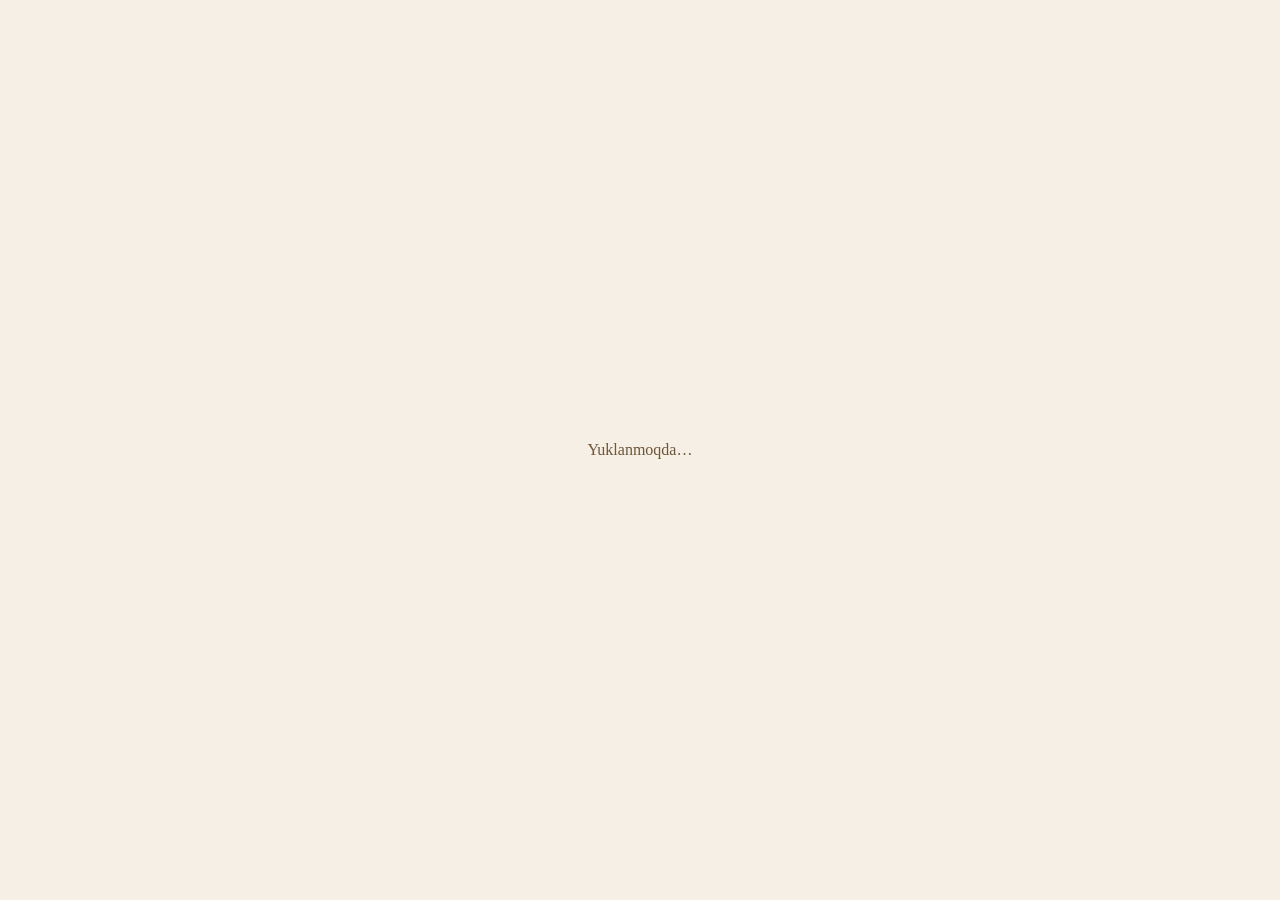
==== commit 3b8b3684: "Use real HTML sections assembled at runtime" ====
--- a/index.html
+++ b/index.html
@@ -1 +1 @@
-<!doctype html><html lang="uz"><head><meta charset="utf-8"><meta name="viewport" content="width=device-width,initial-scale=1"><link rel="stylesheet" href="style.css"><title>Bobirjon & Moxichexrabonu</title></head><body><header><h1>Bobirjon &amp; Moxichexrabonu</h1></header></body></html>+<!doctype html><html lang="uz"><head><meta charset="utf-8"><meta name="viewport" content="width=device-width,initial-scale=1"><meta name="theme-color" content="#f5eee5"><title>Bobirjon & Moxichexrabonu — Nikoh to‘yi</title><link rel="preconnect" href="https://fonts.googleapis.com"><link rel="preconnect" href="https://fonts.gstatic.com" crossorigin><link href="https://fonts.googleapis.com/css2?family=Cormorant+Garamond:wght@400;500;600;700&family=Manrope:wght@400;500;600;700&family=Parisienne&display=swap" rel="stylesheet"><link rel="stylesheet" href="style.css"></head><body><main id="site"><div style="min-height:100vh;display:grid;place-items:center;color:#6e5637;font-family:serif">Yuklanmoqda…</div></main><script src="app.js"></script></body></html>
